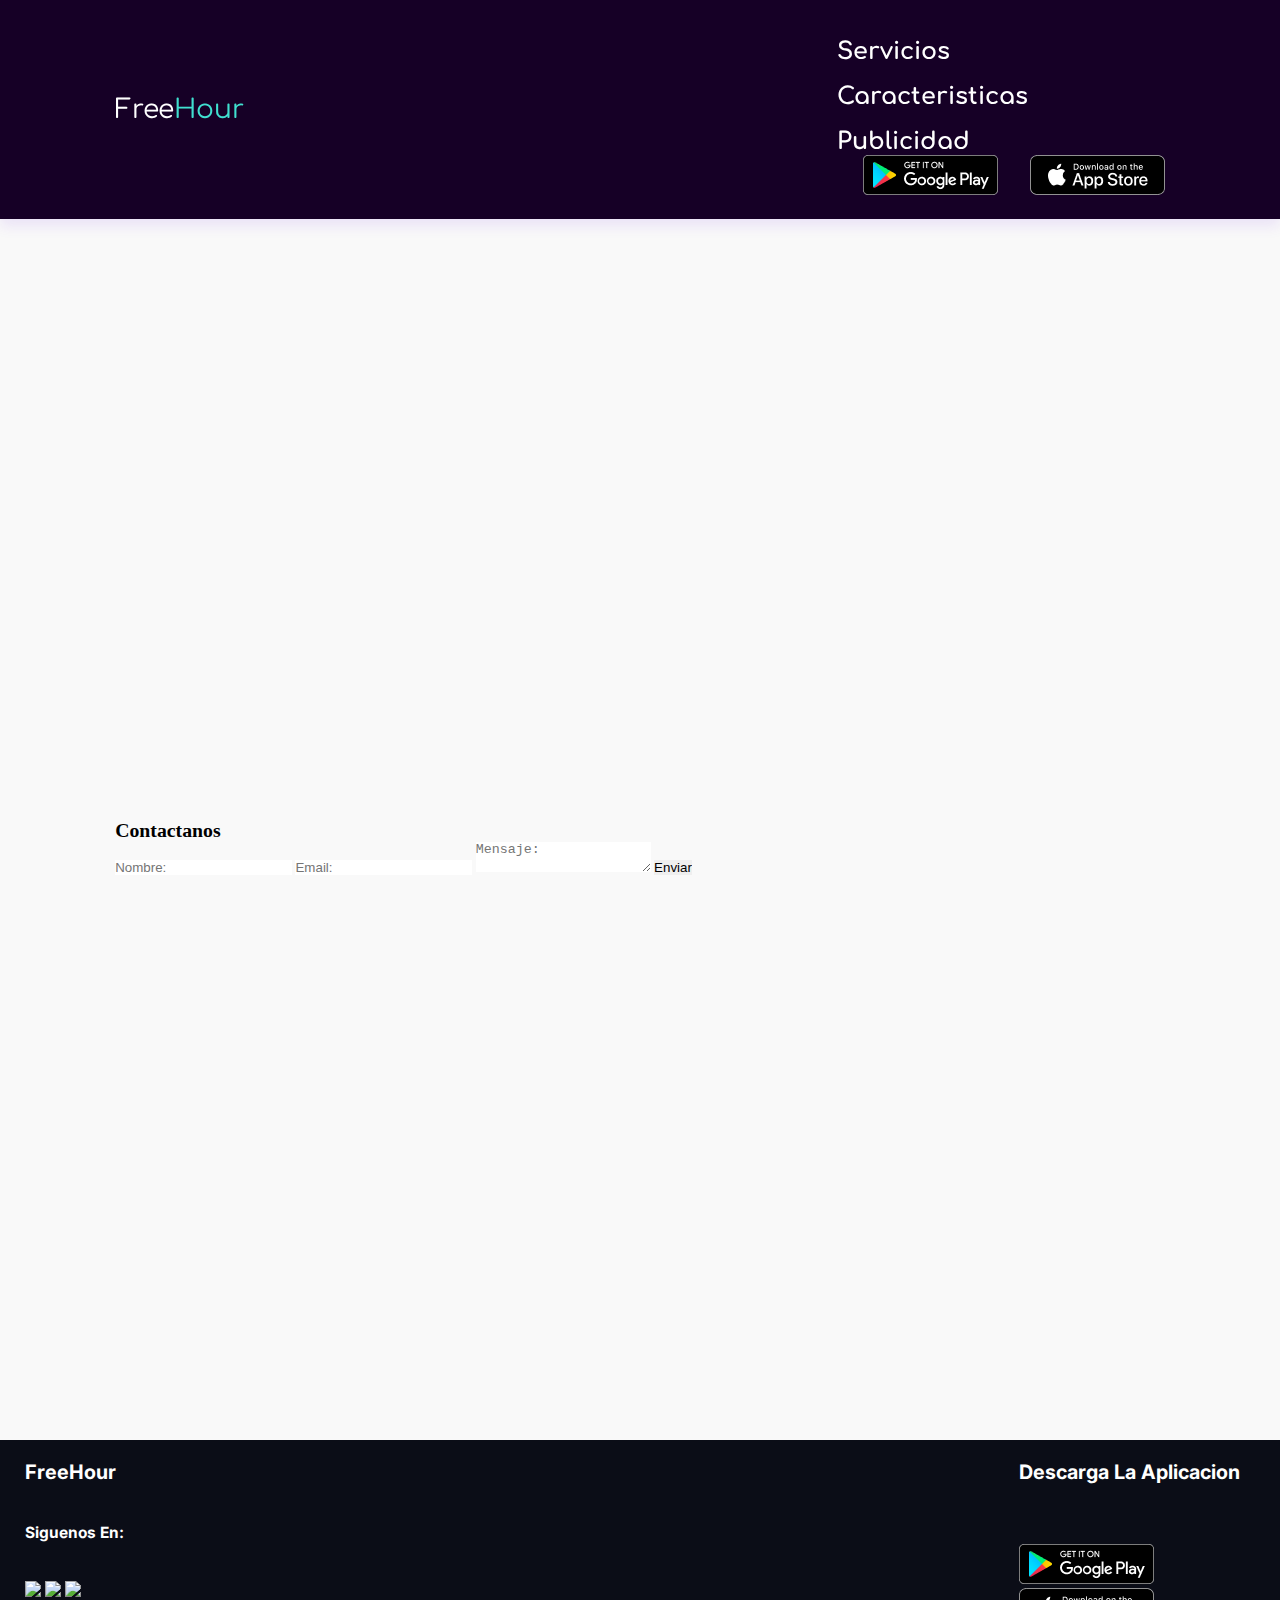
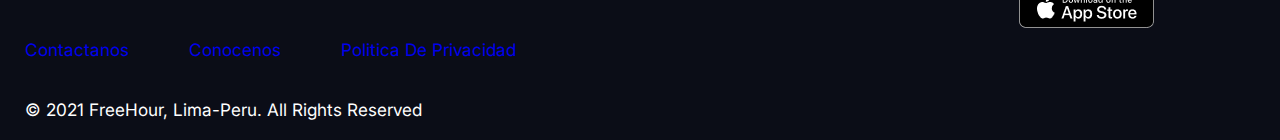
==== contactanos.html @ f0e22d80 "El apartado de contactanos" ====
<!DOCTYPE html>
<html lang="en">
<head>
    <meta charset="UTF-8">
    <meta http-equiv="X-UA-Compatible" content="IE=edge">
    <meta name="viewport" content="width=device-width, initial-scale=1.0">
    <title>FreeHour</title>
    <link rel="stylesheet" href="styles.css">
    <link rel="preconnect" href="https://fonts.googleapis.com">
    <link rel="preconnect" href="https://fonts.gstatic.com" crossorigin>
    <!-- font awesome cdn link  -->
    <link rel="shortcut icon" href="./img/favicon.ico" type="image/x-icon">
    <link href="https://cdn.jsdelivr.net/npm/bootstrap-icons@1.5.0/font/bootstrap-icons.css" rel="stylesheet">
    <link rel="stylesheet" href="https://cdnjs.cloudflare.com/ajax/libs/font-awesome/5.15.3/css/all.min.css">
</head>
<body>
     <!--HEADER-->
     <header class="header" id="header">
        <a href="./index.html" class="logo">
            Free<span>Hour</span>
        </a>
        <input type="checkbox" id="menu-bar">
        <label for="menu-bar" class="fas fa-bars"></label>  
        <nav class="navbar">
            <a href="#cuentas"><h2> Servicios</h2></a>
            <a href="#caract"><h2> Caracteristicas</h2></a>
            <a href="./contactanos.html"><h2> Publicidad</h2></a>
            <a href="https://play.google.com/store/apps?hl=es_PE&gl=US">
                <img src="./img/Google Play Badge.png" alt="Android">
            </a>
            <a href="https://apps.apple.com/es/developer/apple/id284417353?mt=12">
                <img src="./img/App Store Badge.png" alt="Ios">
            </a>
        </nav>
    </header>
    <!--    Publicidad-->
    <section class="publicidad" id="public">
        <div class="card">
            <div class="content">
                <h2>Destaca tu contenido dentro de la app</h2>
                <p>Publicita tu contenido en nuestra app para llegar a mas usuarios. </p>
                <p>Tu pelicula, serie o videojuego saldra en la seccion de contenido especial de la semana</p>
                <p>Para mas informacion y promocionarte en nuestro servicio, contactanos!</p>
            </div>
            <div class="mobile_img">
                <img src="./img/iPhone X_publicidad.png" alt="cel publicidad">
            </div>
        </div>
        
    </section>
    <!--    Publicidad-->


    <!--    Contactanos-->
    <section class="contactanos" id="contacto">
        <form class="form" action="https://formspree.io/f/xrgrnqko" method="post">
            <div class="form_container">
                <h2>Contactanos</h2>
                <input type="text" class="form_input" placeholder="Nombre:" name="name">
                <input type="email" class="form_input" placeholder="Email:" name="_replyto">
                <textarea class="form_input form_input_message" placeholder="Mensaje: " name="message"></textarea>
                <input type="submit" value="Enviar" class="form_btn">
            </div>
        </form>
    </section>
    <!--    Contactanos-->
    
    <footer class="footer_section">
        
        <div class="content">
            <h2>FreeHour</h2>
            <h3>Siguenos en:</h3>
            <div class="redes">
                <a href="https://www.instagram.com/instagram/?hl=es"> <img src="https://img.icons8.com/fluency/48/000000/instagram-new.png"/> </a>
                <a href="https://www.facebook.com/facebookapp/?brand_redir=185150934832623"><img src="https://img.icons8.com/fluency/48/000000/facebook.png"/></a>
                <a href="https://twitter.com/Twitter"><img src="https://img.icons8.com/fluency/48/000000/twitter.png"/></a> 
            </div>

            <nav class="menu">
                <ul>
                    <a href="./contactanos.html#contacto"><li>Contactanos</li></a>
                    <a href="https://dle.rae.es/conocer"><li>Conocenos</li></a>
                    <a href="./privacidad.html"><li>Politica de Privacidad</li></a>
                </ul>
            </nav>
            <p>© 2021 FreeHour, Lima-Peru. All rights reserved</p>
        </div>
        <div class="descagar_aplicacion">
            <h2>Descarga la aplicacion</h2>
            <a href="https://play.google.com/store/apps?hl=es_PE&gl=US">
                <img src="./img/Google Play Badge.png" alt="Android">
            </a>
            <a href="https://apps.apple.com/es/developer/apple/id284417353?mt=12">
                <img src="./img/App Store Badge.png" alt="Ios">
            </a>
        </div>
    </footer>
    
</body>
</html>
---- styles.css ----
@import url('https://fonts.googleapis.com/css2?family=Comfortaa:wght@400;600;700&display=swap');
@import url('https://fonts.googleapis.com/css2?family=Inter:wght@300;400;500;600;900&display=swap');
:root{
    --header-color:#160026;
    --header-color-font:#fff;
}

*{
    margin: 0;
    padding: 0;
    box-sizing: border-box;
    text-decoration: none;
    outline: none;
    border: none;
    text-transform: capitalize;
}

*::selection{
    background: var(--header-color-font);
    color: #fff;
}

html{
    font-size: 82.5%;
    overflow-x: hidden;
}

body{
    background: #f9f9f9;
}

section{
    min-height: 80vh;
    padding: 0 9%;
    padding-top: 7.5rem;
}

.btn{
    font-family: 'Inter';
    display: inline-block;
    margin-top: 4rem;
    padding: .8rem 3rem;
    border-radius: 1rem;
    background: #8C30F5;
    font-size: 1.3rem;
    color: #160026;
    cursor: pointer;
    color: var(--header-color-font);
}

header{
    
    position: fixed;
    top: 0;
    left: 0;
    width: 100%;
    background: var(--header-color);
    box-shadow: 0 .5rem 1rem rgba(103, 28, 224, 0.1);
    padding: 1.5rem 9%;
    display: flex;
    align-items: center;
    justify-content: space-between;
    z-index: 1000;
}

header .logo{
    font-size: 2rem;
    font-family: 'Comfortaa', sans-serif;
    color: var(--header-color-font);
}

header .logo span{
    color:turquoise;
}

header .navbar a{
    font-family: 'Comfortaa', sans-serif;
    font-size: 1.2rem;
    margin-left: 2rem;
    color:var(--header-color-font)
}

header .navbar a:hover{
    color:violet;
}

header input{
    display:none;
}

header label{
    color: var(--header-color-font);
    font-size: 2rem;
    cursor: pointer;
    visibility: none;
    opacity: 0;
}

.home{
    padding-bottom: 300px;
    display: flex;
    /*flex-direction: column;*/
    align-items: center;
    justify-content: center;
    background: url(./img/Background.png) no-repeat;
    background-size: cover;
    background-position: center;
}

.home .content{
    justify-items: center;
}

.home .image{
    padding-left: 300px;
    display:flex;
}

.home .image img{
    
    animation: float 3s linear infinite;
    
}

.home .image .celular{
    width: 25vw;
}

.home .image .laptop{
    margin-top: 150px;
    margin-left: -150px;
    width: 25vw;
}

@keyframes float{
    0%, 100%{
        transform: translateY(0rem);
    }
    50%{
        transform: translateY(-3.5rem);
    }
}

.home .content h3{
    font-family: 'Inter';
    font-size: 5.5rem;
    color: #18191F;
}

.vincular{
    display: flex;
    background: #FFFFFF;
    align-items: center;
    justify-content: center;
    
}

.vincular .vincular_content h2{
    font-family: 'Inter';
    font-size: 3.5rem;
    color: #18191F;
    margin-bottom: 5%;
}

.vincular .vincular_content p{
    font-family: 'Inter';
    font-size: 1.5rem;
}

.caracteristicas{
    background: #FFFFFF;
    display: flex;
    align-items: center;
    justify-content: center;
}

.caracteristicas .content h2{
    font-family: 'Inter';
    font-size: 3.5rem;
    color: #18191F;
    padding-bottom: 35px;
}

.caracteristicas .content .lista_caracteristicas{
    display: flex;
    font-family: 'Inter';
    font-size: 1.5rem;
    justify-content: space-between;
}
.lista_caracteristicas ul li{
    display: flex;
    padding-bottom: 35px;
}

.caracteristicas_items{
    display: flex;
    flex-direction: row;
}
.caracteristicas_items_2{
    display: flex;
    flex-direction: column;
}
.caracteristicas .content .lista_caracteristicas li{
    list-style: none;
}

.algoritmo{
    background: #FFFFFF;
    align-items: center;
    justify-content: center;
    display: flex;
}

.algoritmo .card{
    display: flex;
    align-items: center;
    justify-content: center;
    background:  #8C30F5;
    border-radius: 20px;
    height: 500px;
    width: 1500px;
    position: relative;
    padding-left: 10%;
}

.algoritmo .content{
    font-family: 'Inter';  
    font-size: 1.5rem;
    color: var(--header-color-font);
    
}

.algoritmo .content h3{
    margin-bottom: 20px;
    
}

.algoritmo .content p{
    margin-bottom: none;
}

.gastos{
    background: #FFFFFF;
    display: flex;
    align-items: center;
    justify-content: center;
}

.gastos .content{
    padding-left: 100px;
    font-family: 'Inter';
    font-size: 1.5rem;
}

.gastos .content h3{
    margin-bottom: 5%;
}

.comunidad{
    background: #9D93F5;
    display: flex;
    align-items: center;
    justify-content: center;
}

.comunidad .content{
    font-family: 'Inter';
    font-size: 1.5rem;
    padding-right: 10%;
}

.comunidad .content h3{
    margin-bottom: 5%;
}

.descarga{
    background: #2EC5CE;
    display: flex;
    align-items: center;
    justify-content: center;
    
}

.descarga .content{
    font-family: 'Inter';
    font-size: 1.5rem;
    padding-right: 20%;
}

.descarga .content .title{
    margin-bottom: 5%;
}

.descarga .content p{
    margin-bottom: 4%;
}

.footer_section{
    background: #0B0D17;
    color: var(--header-color-font);
    display: flex;
    height: 300px;
    justify-content: space-between;
}

.footer_section .content{
    justify-content: space-between;
    font-family: 'Inter';
    display: flex;
    flex-direction: column;
    
    padding-left: 25px;
}

.footer_section .content h2{
    padding-top: 20px;
    font-size: 1.5rem;
}

.footer_section .content p{
    padding-bottom: 20px;
    font-size: 1.3rem;
}

.footer_section .content .menu ul{
    display: flex;
    font-size: 1.3rem;
}

.footer_section .content .menu ul li{
    
    padding-right: 60px;
    list-style: none;
}

.footer_section .descagar_aplicacion{
    display: flex;
    flex-direction: column;
    padding-right: 40px;
}
.footer_section .descagar_aplicacion h2{
    padding-top: 20px;
    padding-bottom: 60px;
    font-size: 1.5rem;
    font-family: 'Inter';
}






















































/*media queries*/
@media (max-width:1200px){
    html{
        font-size: 72.5%;
        overflow-x: hidden;
    }
    .laptop img{
        display: none;
    }
}

@media (max-width:768px){
    
    header label{
        visibility: visible;
        opacity: 1;
    }
    header .navbar{
        position: absolute;
        top: 100%;
        left: 0;
        width: 100%;
        background: #fff;
        padding:1rem 2rem;
        border-top: 1px solid rgba(124, 46, 197, 0.2);
        box-shadow: 0 .5rem 1rem rgba(124, 46, 197, 0.1);
        transform-origin: top;
        transform: scaleY(0);
        opacity: 0;
    }
    header .navbar a{
        color:var(--header-color);
        display: block;
        margin: 2rem 0;
        font-size: 2rem;
    }
    header input:checked ~ .navbar{
        transform: scaleY(1);
        opacity: 1;
    }

    header input:checked ~label::before{
        content: '\f00d';
    }
}

@media (max-width:450px){
    html{
        font-size: 62.5%;
        overflow-x: hidden;
    }
}
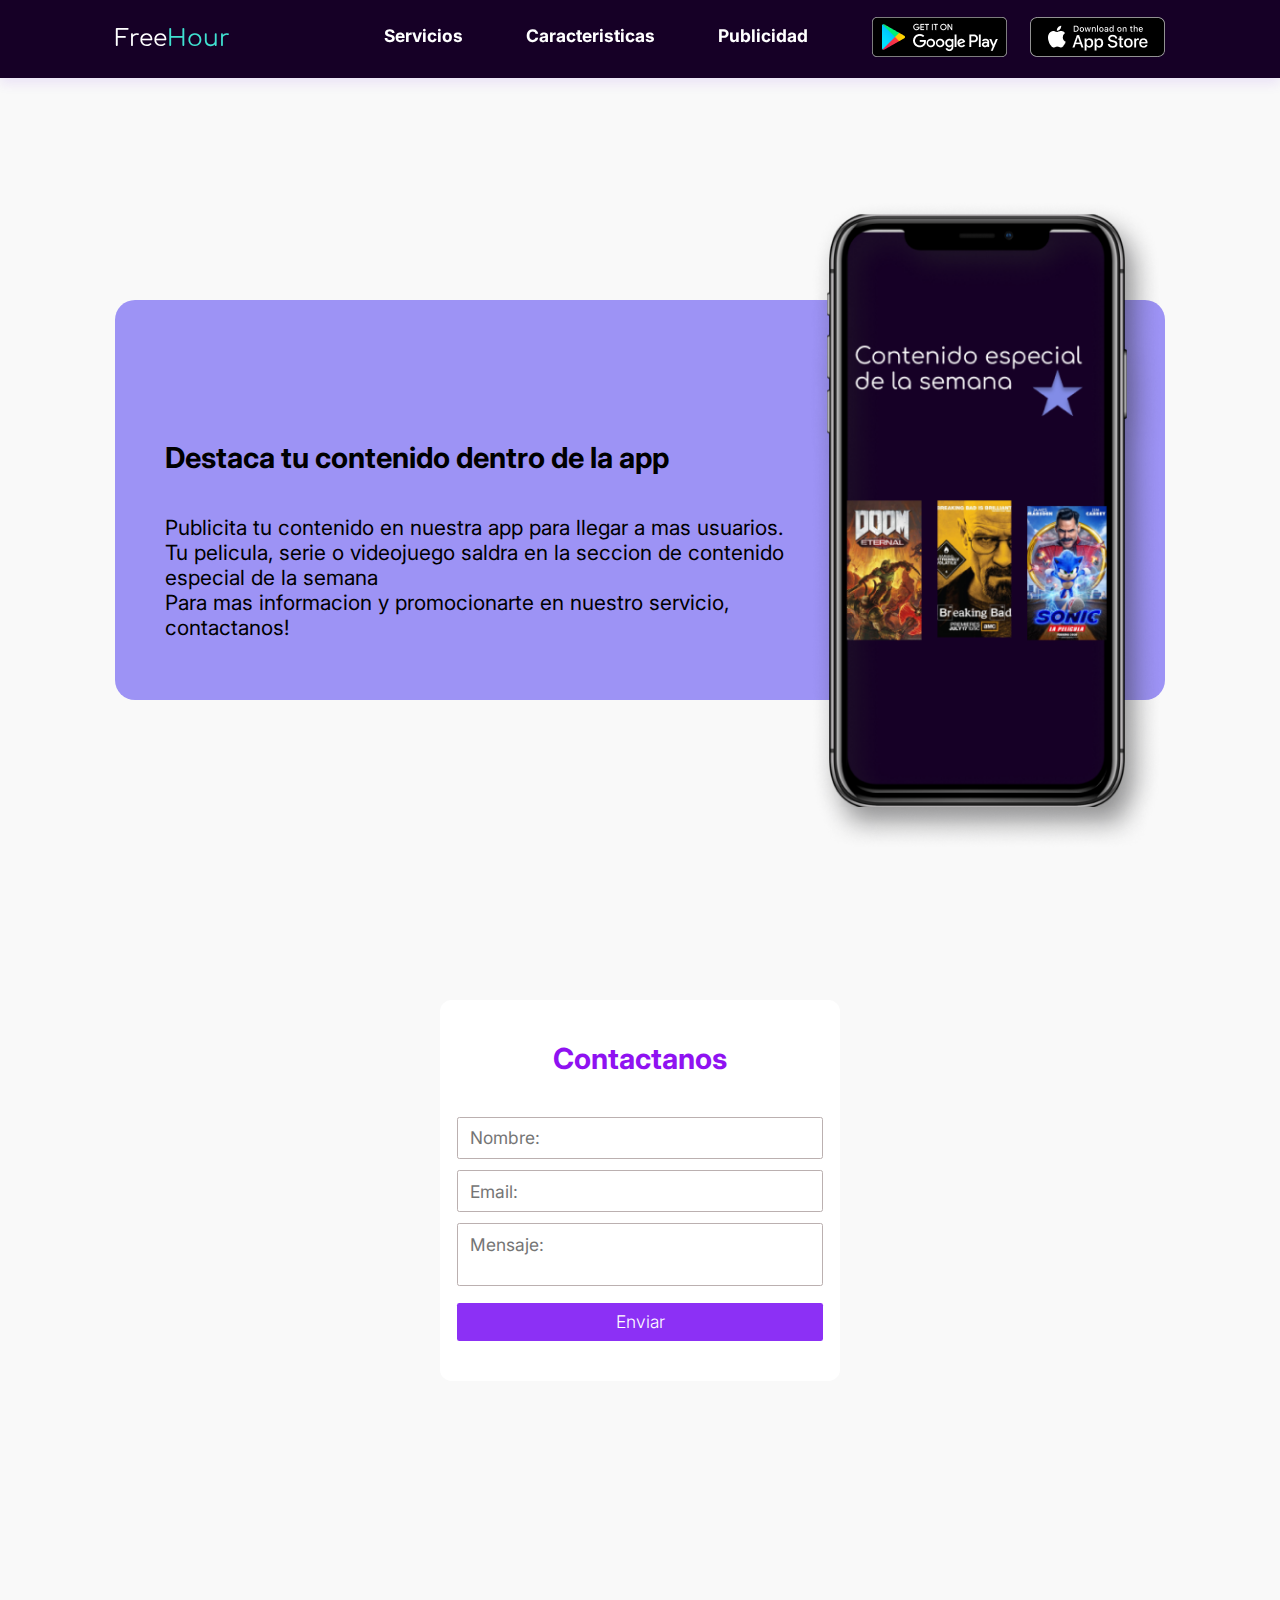
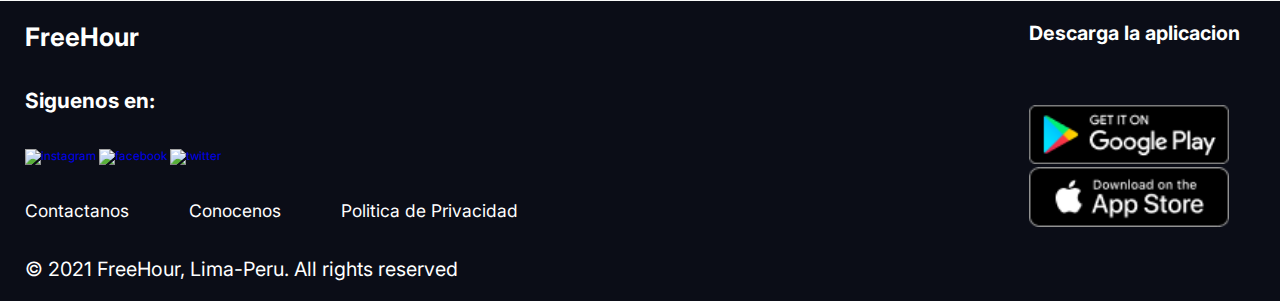
==== commit baad4ab4: "Update contactanos.html" ====
--- a/contactanos.html
+++ b/contactanos.html
@@ -22,8 +22,8 @@
         <input type="checkbox" id="menu-bar">
         <label for="menu-bar" class="fas fa-bars"></label>  
         <nav class="navbar">
-            <a href="#cuentas"><h2> Servicios</h2></a>
-            <a href="#caract"><h2> Caracteristicas</h2></a>
+            <a href="./index.html#cuentas"><h2> Servicios</h2></a>
+            <a href="./index.html#caract"><h2> Caracteristicas</h2></a>
             <a href="./contactanos.html"><h2> Publicidad</h2></a>
             <a href="https://play.google.com/store/apps?hl=es_PE&gl=US">
                 <img src="./img/Google Play Badge.png" alt="Android">
@@ -71,9 +71,9 @@
             <h2>FreeHour</h2>
             <h3>Siguenos en:</h3>
             <div class="redes">
-                <a href="https://www.instagram.com/instagram/?hl=es"> <img src="https://img.icons8.com/fluency/48/000000/instagram-new.png"/> </a>
-                <a href="https://www.facebook.com/facebookapp/?brand_redir=185150934832623"><img src="https://img.icons8.com/fluency/48/000000/facebook.png"/></a>
-                <a href="https://twitter.com/Twitter"><img src="https://img.icons8.com/fluency/48/000000/twitter.png"/></a> 
+                <a href="https://www.instagram.com/instagram/?hl=es"> <img src="https://img.icons8.com/fluency/48/000000/instagram-new.png" alt="instagram"/> </a>
+                <a href="https://www.facebook.com/facebookapp/?brand_redir=185150934832623"><img src="https://img.icons8.com/fluency/48/000000/facebook.png" alt="facebook"/></a>
+                <a href="https://twitter.com/Twitter"><img src="https://img.icons8.com/fluency/48/000000/twitter.png" alt="twitter"/></a> 
             </div>
 
             <nav class="menu">
@@ -97,4 +97,4 @@
     </footer>
     
 </body>
-</html>+</html>
--- a/styles.css
+++ b/styles.css
@@ -12,8 +12,7 @@
     box-sizing: border-box;
     text-decoration: none;
     outline: none;
-    border: none;
-    text-transform: capitalize;
+    
 }
 
 *::selection{
@@ -31,22 +30,24 @@
 }
 
 section{
-    min-height: 80vh;
+    min-height: 50vh;
     padding: 0 9%;
     padding-top: 7.5rem;
+
 }
 
 .btn{
     font-family: 'Inter';
     display: inline-block;
-    margin-top: 4rem;
-    padding: .8rem 3rem;
+    margin-top: 7rem;
+    padding:1.4rem 3rem;
     border-radius: 1rem;
     background: #8C30F5;
-    font-size: 1.3rem;
+    font-size: 2.3rem;
     color: #160026;
     cursor: pointer;
     color: var(--header-color-font);
+    font-weight: bold;
 }
 
 header{
@@ -63,7 +64,19 @@
     justify-content: space-between;
     z-index: 1000;
 }
-
+header .navbar h2{
+    
+    color: var(--header-color-font);
+    list-style: none;
+    font-family: 'Inter', sans-serif;
+    font-size: 1.5rem;
+    margin-top: 8px;
+    margin-right: 40px;
+    
+}
+header .navbar{
+    display: flex;
+}
 header .logo{
     font-size: 2rem;
     font-family: 'Comfortaa', sans-serif;
@@ -75,6 +88,7 @@
 }
 
 header .navbar a{
+    display: block;
     font-family: 'Comfortaa', sans-serif;
     font-size: 1.2rem;
     margin-left: 2rem;
@@ -97,8 +111,93 @@
     opacity: 0;
 }
 
+.publicidad {
+    padding-top: 300px;
+}
+.publicidad .card{
+    background-color: #9D93F5;
+    display: flex;
+    justify-content: center;
+    height: 400px;
+    display: flex;
+    border-radius: 20px;
+}
+
+.publicidad .card .content{
+    margin-top: 140px;
+    font-family: 'Inter';
+    margin-left: 50px;
+}
+
+.publicidad .card .content h2{
+    font-size: 2.5rem;
+    margin-bottom: 40px;
+}
+.publicidad .card .content p{
+    font-size: 1.8rem;
+}
+.publicidad .card img{
+    height: 650px;
+    margin-top: -100px;
+}
+.contactanos{
+    font-family: 'Inter';
+    min-height: 50vh;
+    padding-bottom: 220px;
+    width: 100%;
+    display: flex;
+    padding-top: 300px;
+}
+.contactanos .form{
+    background-color:var(--header-color-font);
+    width: 90%;
+    margin: auto;
+    max-width: 400px;
+    border-radius: 1rem;
+    padding: 3.5rem 1.5rem;
+    margin-top: none;
+}
+.form_container{
+    font-family: 'Inter';
+    width: 100%;
+    display: grid;
+    gap: 1rem;
+    grid-auto-columns: 100%;
+}
+.form_container h2{
+    text-align: center;
+    font-size: 2.5rem;
+    margin-bottom: 30px;
+    color: #8F12F1;
+}
+.contactanos .form_input{
+    font-family: inherit;
+    font-size: 1.5rem;
+    padding: .8rem 1rem;
+    border: none;
+    border: 1px solid #bbb0b0;
+    border-radius: 0.2rem;
+}
+.form_input_message{
+    resize: none;
+    padding: 1.8rem 1rem;
+    margin-bottom: .5rem;
+}
+.contactanos .form_btn{
+    font-family: inherit;
+    background-color: #8C30F5;
+    color: #fff;
+    border: none;
+    font-size: 1.5rem;
+    font-weight: 300;
+    padding: .7rem 0;
+    border-radius: 0.2rem;
+    cursor: pointer;
+}
 .home{
-    padding-bottom: 300px;
+    overflow: hidden;
+    padding-bottom: 20px;
+    padding-top: 200px;
     display: flex;
     /*flex-direction: column;*/
     align-items: center;
@@ -155,17 +254,23 @@
     justify-content: center;
     
 }
-
+.vincular .vincular_content{
+    padding-right: 100px
+}
 .vincular .vincular_content h2{
     font-family: 'Inter';
-    font-size: 3.5rem;
+    font-size: 3rem;
     color: #18191F;
     margin-bottom: 5%;
 }
 
 .vincular .vincular_content p{
     font-family: 'Inter';
-    font-size: 1.5rem;
+    font-size: 1.8rem;
+}
+
+.vincular img{
+    width: 500px;
 }
 
 .caracteristicas{
@@ -177,7 +282,7 @@
 
 .caracteristicas .content h2{
     font-family: 'Inter';
-    font-size: 3.5rem;
+    font-size: 3rem;
     color: #18191F;
     padding-bottom: 35px;
 }
@@ -185,7 +290,7 @@
 .caracteristicas .content .lista_caracteristicas{
     display: flex;
     font-family: 'Inter';
-    font-size: 1.5rem;
+    font-size: 1.8rem;
     justify-content: space-between;
 }
 .lista_caracteristicas ul li{
@@ -204,6 +309,17 @@
 .caracteristicas .content .lista_caracteristicas li{
     list-style: none;
 }
+.caracteristicas .content{
+    padding-right: 150px;
+}
+.caracteristicas .content img{
+    width: 70px;
+    height: 70px;
+}
+
+.caracteristicas .caracteristicas_img img{
+    width: 350px;
+}
 
 .algoritmo{
     background: #FFFFFF;
@@ -218,22 +334,26 @@
     justify-content: center;
     background:  #8C30F5;
     border-radius: 20px;
-    height: 500px;
-    width: 1500px;
+    height: 350px;
+    width: 1800px;
     position: relative;
     padding-left: 10%;
 }
 
+.algoritmo .card img{
+    width: 350px;
+}
 .algoritmo .content{
     font-family: 'Inter';  
-    font-size: 1.5rem;
+    font-size: 1.7rem;
     color: var(--header-color-font);
+    padding-right: 150px;
     
 }
 
 .algoritmo .content h3{
     margin-bottom: 20px;
-    
+    font-size: 2.8rem;
 }
 
 .algoritmo .content p{
@@ -245,16 +365,22 @@
     display: flex;
     align-items: center;
     justify-content: center;
-}
-
+    padding-bottom: 200px;
+}
+.gastos img{
+    width: 450px;
+}
 .gastos .content{
     padding-left: 100px;
     font-family: 'Inter';
-    font-size: 1.5rem;
-}
-
+    
+}
+.gastos .content p{
+    font-size: 2rem;
+}
 .gastos .content h3{
     margin-bottom: 5%;
+    font-size: 3rem;
 }
 
 .comunidad{
@@ -262,46 +388,63 @@
     display: flex;
     align-items: center;
     justify-content: center;
+    padding-bottom: 100px;
 }
 
 .comunidad .content{
     font-family: 'Inter';
-    font-size: 1.5rem;
+    
     padding-right: 10%;
 }
 
 .comunidad .content h3{
     margin-bottom: 5%;
-}
-
+    font-size: 3rem;
+}
+
+.comunidad .content p{
+    margin-bottom: 5%;
+    font-size: 2rem;
+}
+.comunidad img{
+    width: 350px;
+}
 .descarga{
     background: #2EC5CE;
     display: flex;
     align-items: center;
     justify-content: center;
-    
+    padding-bottom: 87px;
 }
 
 .descarga .content{
     font-family: 'Inter';
-    font-size: 1.5rem;
-    padding-right: 20%;
+    
+    padding-right: 150px;
 }
 
 .descarga .content .title{
     margin-bottom: 5%;
+    font-size: 3rem;
 }
 
 .descarga .content p{
     margin-bottom: 4%;
-}
-
+    font-size: 2rem;
+}
+.img_descarga_app img{
+    width: 230px;
+}
+.img_app img{
+    width: 350px;
+}
 .footer_section{
     background: #0B0D17;
     color: var(--header-color-font);
     display: flex;
     height: 300px;
     justify-content: space-between;
+    overflow: hidden;
 }
 
 .footer_section .content{
@@ -313,23 +456,26 @@
     padding-left: 25px;
 }
 
-.footer_section .content h2{
+.footer_section .content  h2{
     padding-top: 20px;
-    font-size: 1.5rem;
+    font-size: 2.2rem ; 
 }
 
 .footer_section .content p{
     padding-bottom: 20px;
-    font-size: 1.3rem;
-}
-
+    font-size: 1.7rem;
+}
+.footer_section .content h3{
+    
+    font-size: 1.8rem;
+}
 .footer_section .content .menu ul{
     display: flex;
-    font-size: 1.3rem;
-}
-
-.footer_section .content .menu ul li{
-    
+    font-size: 1.5rem;
+}
+
+.footer_section .content .menu ul a{
+    color: var(--header-color-font);
     padding-right: 60px;
     list-style: none;
 }
@@ -342,8 +488,11 @@
 .footer_section .descagar_aplicacion h2{
     padding-top: 20px;
     padding-bottom: 60px;
-    font-size: 1.5rem;
-    font-family: 'Inter';
+    font-size: 1.7rem;
+    font-family: 'Inter';
+}
+.descagar_aplicacion img{
+    width: 200px;
 }
 
 
@@ -400,7 +549,7 @@
 
 
 /*media queries*/
-@media (max-width:1200px){
+@media (max-width:1700px){
     html{
         font-size: 72.5%;
         overflow-x: hidden;
@@ -408,16 +557,96 @@
     .laptop img{
         display: none;
     }
+    .home .image{
+        padding-left: 50px;
+    }
+    .home .image img{
+        padding-left: 100px;
+    }
 }
 
 @media (max-width:768px){
-    
+    header .navbar{
+        display: block;
+    }
+    .home .content{
+        margin-left: 80px;
+        
+    }
+    .vincular .vincular_content{
+        padding-right: 0;
+    }
+    .publicidad{
+        justify-content: center;
+    }
+    .publicidad .card{
+
+        margin-left: 40px;
+        justify-content: center;
+        height: 400px;
+        width: 400px;
+    }
+    .footer_section .descagar_aplicacion a img{
+        display: none;
+    }
+    .footer_section .descagar_aplicacion h2{
+        display: none;
+    }
+    .publicidad .card .content{
+        margin-top: 100px;
+        font-family: 'Inter';
+        margin-left: 50px;
+        margin-right: 50px;
+    }
+    .gastos .content{
+        padding-left: 0;
+    }
+    .publicidad .mobile_img img{
+        display: none;
+    }
     header label{
         visibility: visible;
         opacity: 1;
     }
+    .comunidad .content{
+        font-family: 'Inter';
+        
+        padding-right: 0;
+    }
+    .descarga .content{
+
+        
+        padding-right: 0;
+    }
+    .caracteristicas .content{
+        padding-right: 0;
+    }
+    .aplicaciones_img{
+        display: none;
+    }
+    .caracteristicas_img{
+        display: none;
+    }
+    .algoritmo .card div img{
+        display: none;
+    }
+    .comunidad .img_comunidad img{
+        display: none;
+    }
+    .img_gastos img{
+        display: none;
+    }
+    .img_app{
+        display: none;
+    }
+    section{
+        min-height: 40vh;
+        padding: 0 9%;
+        padding-top: 7.5rem;
+    }
     header .navbar{
         position: absolute;
+        
         top: 100%;
         left: 0;
         width: 100%;
@@ -435,6 +664,9 @@
         margin: 2rem 0;
         font-size: 2rem;
     }
+    header .navbar a h2{
+        color:var(--header-color);
+    }
     header input:checked ~ .navbar{
         transform: scaleY(1);
         opacity: 1;
@@ -443,11 +675,120 @@
     header input:checked ~label::before{
         content: '\f00d';
     }
-}
-
+    .celular img{
+        display: none;
+    }
+    .publicidad {
+        padding-top: 150px;
+    }
+    
+}
+@media (max-width: 1060px){
+    header label{
+        visibility: visible;
+        opacity: 1;
+    }
+    .caracteristicas .content{
+        padding-right: 0;
+    }
+    header .navbar{
+        display: block;
+    }
+    header .navbar{
+        position: absolute;
+        
+        top: 100%;
+        left: 0;
+        width: 100%;
+        background: #fff;
+        padding:1rem 2rem;
+        border-top: 1px solid rgba(124, 46, 197, 0.2);
+        box-shadow: 0 .5rem 1rem rgba(124, 46, 197, 0.1);
+        transform-origin: top;
+        transform: scaleY(0);
+        opacity: 0;
+    }
+    header .navbar a{
+        color:var(--header-color);
+        display: block;
+        margin: 2rem 0;
+        font-size: 2rem;
+    }
+    header .navbar a h2{
+        color:var(--header-color);
+    }
+    header input:checked ~ .navbar{
+        transform: scaleY(1);
+        opacity: 1;
+    }
+
+    header input:checked ~label::before{
+        content: '\f00d';
+    }
+    .algoritmo .card div img{
+        width: 300px;
+    }
+    .gastos .img_gastos img{
+        width: 350px;
+    }
+    .img_comunidad img{
+        width: 300px;
+    }
+    .img_app img{
+        width: 300px;
+    }
+    .caracteristicas .caracteristicas_img img{
+        width: 300px;
+    }
+    .aplicaciones_img img{
+        width: 400px;
+    }
+    .algoritmo .content{
+        font-family: 'Inter';  
+        font-size: 1.5rem;
+        color: var(--header-color-font);
+        padding-right: 0;
+        
+    }
+    section{
+        min-height: 50vh;
+        padding: 0 9%;
+        padding-top: 7.5rem;
+    }
+}
 @media (max-width:450px){
     html{
         font-size: 62.5%;
         overflow-x: hidden;
     }
+    .home{
+        display: flex;
+        flex-direction: column;
+        background-size:auto;
+        background-position: center;
+    }
+
+    .footer_section .content{
+        width: auto;
+        overflow:hidden;
+    }
+    .menu ul {
+        flex-direction: column;
+    }
+    .home .content{
+        margin-left: 0;
+        
+    }
+    section{
+        min-height: 30vh;
+        padding: 0 9%;
+        padding-top: 7.5rem;
+    }
+    html{
+        font-size: 50%;
+        
+    }
+    .img_descarga_app img{
+        width: 150px;
+    }
 }